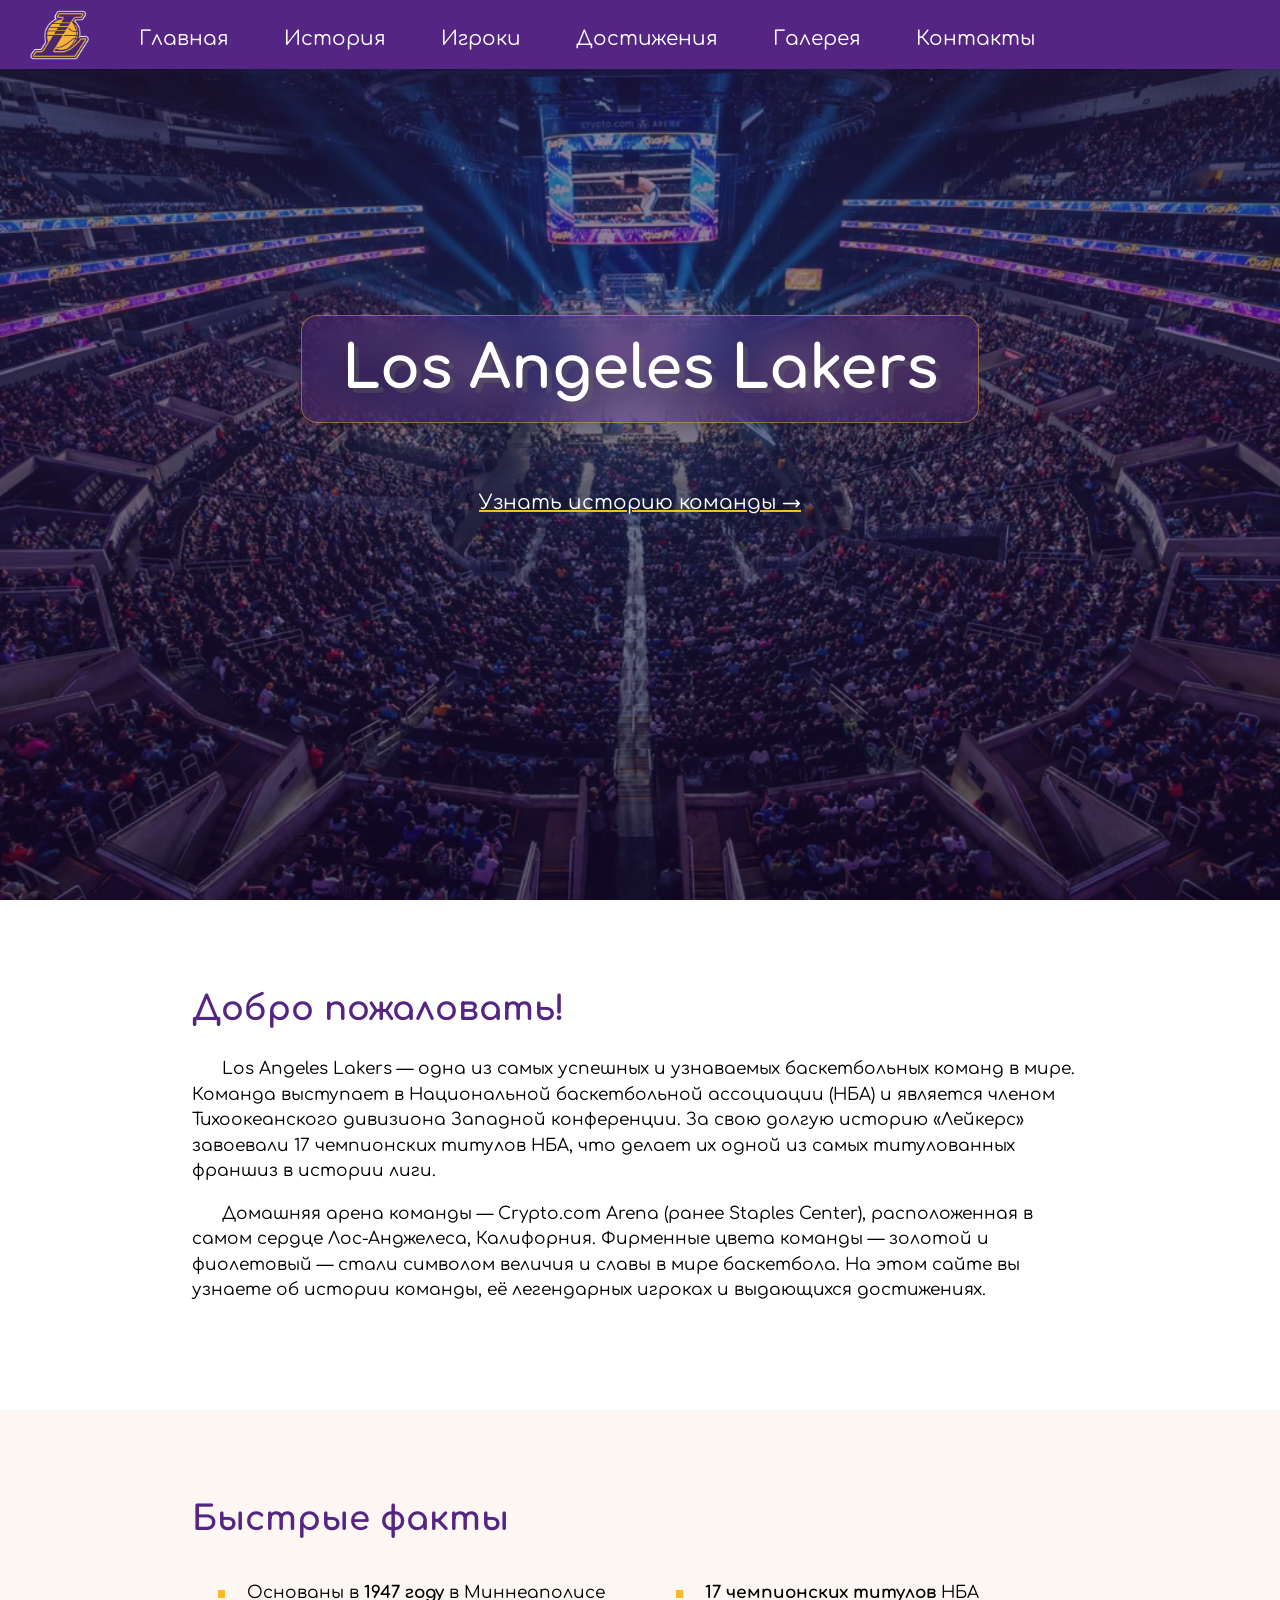
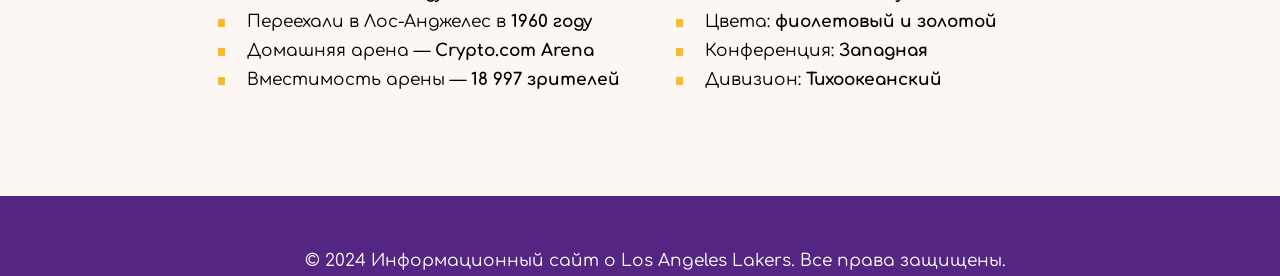
==== index.html @ 382aa378 "Add files via upload" ====
<!DOCTYPE html>
<html lang="ru">
<head>
    <meta charset="UTF-8">
    <meta name="viewport" content="width=device-width, initial-scale=1.0">
    <title>Los Angeles Lakers — Главная</title>
    <link rel="stylesheet" href="css/style.css">
</head>
<body>
    <header>
        <img src="img/logo.png" alt="Lakers Logo" class="logo">
        <span id="hamburger" onclick="toggleMenu()">☰</span>
        <navbar id="nav">
            <a href="index.html">Главная</a>
            <a href="pages/history.html">История</a>
            <a href="pages/players.html">Игроки</a>
            <a href="pages/achievements.html">Достижения</a>
            <a href="pages/gallery.html">Галерея</a>
            <a href="pages/contacts.html">Контакты</a>
        </navbar>
    </header>

    <main>
        <section id="index">
            <div class="index-info">
                <h1>Los Angeles Lakers</h1>
                <br><br>
                <a href="pages/history.html" class="link-index">Узнать историю команды →</a>
            </div>
        </section>

        <section>
            <h2>Добро пожаловать!</h2>
            <p>
                Los Angeles Lakers — одна из самых успешных и узнаваемых баскетбольных команд в мире.
                Команда выступает в Национальной баскетбольной ассоциации (НБА) и является членом
                Тихоокеанского дивизиона Западной конференции. За свою долгую историю «Лейкерс»
                завоевали 17 чемпионских титулов НБА, что делает их одной из самых титулованных
                франшиз в истории лиги.
            </p>
            <p>
                Домашняя арена команды — Crypto.com Arena (ранее Staples Center), расположенная
                в самом сердце Лос-Анджелеса, Калифорния. Фирменные цвета команды — золотой и
                фиолетовый — стали символом величия и славы в мире баскетбола. На этом сайте вы
                узнаете об истории команды, её легендарных игроках и выдающихся достижениях.
            </p>
        </section>

        <section style="background-color: #f3deca40;">
            <h2>Быстрые факты</h2>
            <div class="row">
                <div class="col-50">
                    <ul>
                        <li>Основаны в <strong>1947 году</strong> в Миннеаполисе</li>
                        <li>Переехали в Лос-Анджелес в <strong>1960 году</strong></li>
                        <li>Домашняя арена — <strong>Crypto.com Arena</strong></li>
                        <li>Вместимость арены — <strong>18 997 зрителей</strong></li>
                    </ul>
                </div>
                <div class="col-50">
                    <ul>
                        <li><strong>17 чемпионских титулов</strong> НБА</li>
                        <li>Цвета: <strong>фиолетовый и золотой</strong></li>
                        <li>Конференция: <strong>Западная</strong></li>
                        <li>Дивизион: <strong>Тихоокеанский</strong></li>
                    </ul>
                </div>
            </div>
        </section>
    </main>

    <footer>
        <p>© 2024 Информационный сайт о Los Angeles Lakers. Все права защищены.</p>
    </footer>

    <script>
        function toggleMenu() {
            document.getElementById('nav').classList.toggle('mobile');
        }
    </script>
</body>
</html>
---- css/style.css ----
/* Подключение шрифта Comfortaa с Google Fonts */
@import url('https://fonts.googleapis.com/css2?family=Comfortaa:wght@300..700&display=swap');

/* Применяем box-sizing ко всем элементам.
   Это нужно, чтобы padding и border не увеличивали реальную ширину блока */
* {
    box-sizing: border-box;
}

/* Основные настройки страницы */
body {
    margin: 0; /* убираем стандартные отступы браузера */
    font-family: "Comfortaa", sans-serif; /* основной шрифт */
    font-size: 17px; /* базовый размер текста */
}

/* Основная область сайта */
main {
    min-height: 100vh; /* минимальная высота — весь экран */
    font-optical-sizing: auto; /* автоматическая настройка шрифта */
    font-style: normal;
}

/* Верхняя панель сайта */
header {
    background: #552583; /* фиолетовый фон */
    position: fixed; /* шапка закреплена сверху */
    width: 100%; /* на всю ширину */
    top: 0; /* приклеиваем к верхнему краю */
    padding: 10px 15px 5px 15px; /* внутренние отступы */
    z-index: 1000; /* чтобы шапка была поверх остальных блоков */
}

/* Отступы и отображение ссылок в меню */
navbar a {
    margin-left: 30px; /* отступ слева между ссылками */
    margin-bottom: 10px;
    display: inline-block; /* ссылки в одну линию */
    overflow: auto;
}

/* Основной стиль ссылок навигации */
navbar a {
    color: white; /* белый цвет текста */
    text-decoration: none; /* убираем подчеркивание */
    margin-right: 20px; /* отступ справа */
    font-size: 20px; /* размер текста меню */
}

/* Эффект при наведении на ссылки меню */
navbar a:hover {
    color: #FDB927; /* золотой цвет */
    text-decoration: underline 1px; /* тонкое подчеркивание */
}

/* Нижняя часть сайта */
footer {
    min-height: 80px; /* минимальная высота футера */
    background: #552583; /* тот же фиолетовый цвет */
    text-align: center; /* текст по центру */
    color: rgb(255, 255, 255); /* белый текст */
    padding-top: 35px; /* отступ сверху внутри футера */
}

/* Стиль абзацев */
p {
    line-height: 150%; /* межстрочный интервал */
    text-indent: 30px; /* красная строка */
}

/* Стиль элементов списка */
li {
    margin-top: 10px; /* расстояние между пунктами */
    padding-left: 15px; /* отступ текста от маркера */
    list-style-image: linear-gradient(#FDB927, #FDB927); /* цвет маркера */
}

/* Общие настройки для всех заголовков */
h1,
h2,
h3,
h4,
h5,
h6 {
    margin-top: 0; /* убираем верхний отступ */
    font-family: "Comfortaa", sans-serif;
}

/* Главный заголовок */
h1 {
    font-size: 270%; /* крупный размер */
    text-shadow: 5px 5px #63636360; /* тень текста */
    color: #552583; /* фиолетовый цвет */
}

/* Подзаголовок второго уровня */
h2 {
    font-size: 200%;
    color: #552583;
}

/* Заголовок третьего уровня */
h3 {
    color: #552583;
}

/* Отступы внутри секций */
section {
    padding: 90px 15%; /* сверху/снизу 90px, по бокам 15% */
}

/* Логотип в шапке */
.logo {
    height: 50px; /* фиксированная высота */
}

/* Главная стартовая секция */
#index {
    background: linear-gradient(#2a1a4686, #1a0a3588), url('../img/index.jpg');
    /* затемнённый фон + фоновая картинка */
    background-size: cover; /* картинка растягивается на весь блок */
    background-position: center; /* картинка по центру */
    min-height: 100vh; /* секция на весь экран */
}

/* Блок с текстом на главной странице */
.index-info {
    margin-top: 25vh; /* опускаем блок ниже */
    text-align: center; /* текст по центру */
}

/* Главный заголовок внутри стартового экрана */
.index-info h1 {
    font-size: 350%;
    color: rgb(255, 255, 255); /* белый цвет текста */
    backdrop-filter: blur(15px); /* размытие фона под блоком */
    background: rgba(85, 37, 131, 0.35); /* полупрозрачный фон */
    display: inline-block; /* блок по размеру текста */
    padding: 20px 40px; /* внутренние отступы */
    border-radius: 16px; /* скругление углов */
    border: 1px solid rgba(253, 185, 39, 0.45); /* золотая рамка */
    box-shadow: 0 8px 32px rgba(0, 0, 0, 0.15); /* тень */
}

/* Ссылка-кнопка на главной */
.link-index {
    color: rgb(255, 255, 255);
    text-decoration: underline #FDB927 2px; /* золотое подчеркивание */
    font-size: 20px;
}

/* Эффект наведения на ссылку на главной */
.link-index:hover {
    color: #FDB927;
}

/* Универсальный класс выравнивания текста по центру */
.centered {
    text-align: center;
}

/* Видео/iframe-блок */
.vframe {
    width: 100%; /* на всю ширину */
    height: 30vw; /* высота зависит от ширины окна */
    border: 2px solid #FDB927; /* золотая рамка */
    border-radius: 5px;
    box-shadow: rgba(0, 0, 0, 0.25) 0px 14px 28px,
                rgba(0, 0, 0, 0.22) 0px 10px 10px; /* тень */
}

/* Блок с игроком/локацией */
.loc {
    overflow: auto; /* чтобы текст обтекал картинку корректно */
    border-bottom: 2px #552583 dashed; /* нижняя пунктирная линия */
    margin-bottom: 15px; /* расстояние между блоками */
    padding-bottom: 10px;
}

/* Картинка внутри блока игрока */
.loc img {
    height: 16vh; /* высота картинки */
    width: 16vh; /* ширина картинки */
    object-fit: cover; /* обрезка без искажения */
    border-radius: 50%; /* круглая форма */
    float: left; /* картинка слева, текст справа */
    margin-right: 15px;
    margin-bottom: 15px;
    border: 3px solid #FDB927; /* золотая рамка */
}

/* Карта на странице контактов */
.harta {
    width: 100%;
    height: 40vh;
    border: 4px solid #FDB927;
    border-radius: 5px;
}

/* Контейнер для колонок */
.row {
    display: flex; /* располагаем элементы в ряд */
    flex-wrap: wrap; /* если не помещаются — переносятся */
    gap: 20px; /* расстояние между колонками */
}

/* Колонка шириной 50% */
.col-50 {
    width: calc(50% - 10px); /* две колонки рядом с учётом gap */
    padding: 0;
}

/* Блок с контактами и блок формы */
.contacte, .cform {
    border: 2px solid #FDB927; /* рамка */
    border-radius: 5px;
    background-color: #FDB92720; /* светлый полупрозрачный фон */
    padding: 10px 5%; /* внутренние отступы */
    min-height: 360px; /* минимальная высота */
    height: auto; /* высота подстраивается под содержимое */
    margin-bottom: 15px;
}

/* Поля ввода и текстовое поле формы */
.cform input,
.cform textarea {
    width: 100%; /* на всю ширину формы */
    font-size: 15px;
    font-family: inherit; /* наследуем шрифт сайта */
    margin-bottom: 10px; /* расстояние между полями */
    padding: 4px 6px; /* внутренние отступы */
    border: 1px solid #552583; /* фиолетовая рамка */
    border-radius: 3px;
}

/* Картинки в галерее */
.gallery-img {
    width: 100%;
    height: 250px;
    object-fit: cover; /* фото не искажается */
    border-radius: 8px;
    border: 3px solid #FDB927;
    box-shadow: rgba(0, 0, 0, 0.15) 0px 5px 15px;
}

/* Обычные ссылки на сайте */
a {
    color: #552583;
}

/* Цвет ссылок при наведении */
a:hover {
    color: #FDB927;
}

/* Иконка бургер-меню для мобильной версии */
#hamburger {
    color: #FDB927;
    font-size: 28px;
    position: absolute;
    right: 22px; /* справа в шапке */
    top: 24px; /* отступ сверху */
    cursor: pointer; /* курсор-рука */
    display: none; /* по умолчанию скрыта */
}

/* Адаптация сайта под маленькие экраны */
@media (max-width: 800px) {
    /* Уменьшаем общий размер текста */
    body {
        font-size: 16px;
    }

    /* Уменьшаем боковые отступы секций */
    section {
        padding: 90px 10px;
    }

    /* Уменьшаем заголовок на главной */
    .index-info h1 {
        font-size: 250%;
    }

    /* Делаем видео выше на маленьком экране */
    .vframe {
        height: 55vw;
    }

    /* Все колонки становятся на всю ширину */
    [class^="col-"] {
        width: 100% !important;
    }

    /* Обычные ссылки меню скрываем */
    navbar a {
        display: none;
    }

    /* Когда меню открыто через JS, ссылки показываются столбиком */
    navbar.mobile a {
        display: block;
        text-align: center;
        margin-top: 12px;
    }

    /* Сам блок меню */
    navbar {
        display: block;
    }

    /* Показываем бургер-иконку */
    #hamburger {
        display: block;
    }

    /* Уменьшаем высоту картинок галереи */
    .gallery-img {
        height: 200px;
        margin-bottom: 10px;
    }

    /* На маленьком экране высота блоков подстраивается автоматически */
    .contacte,
    .cform {
        height: auto;
    }
}
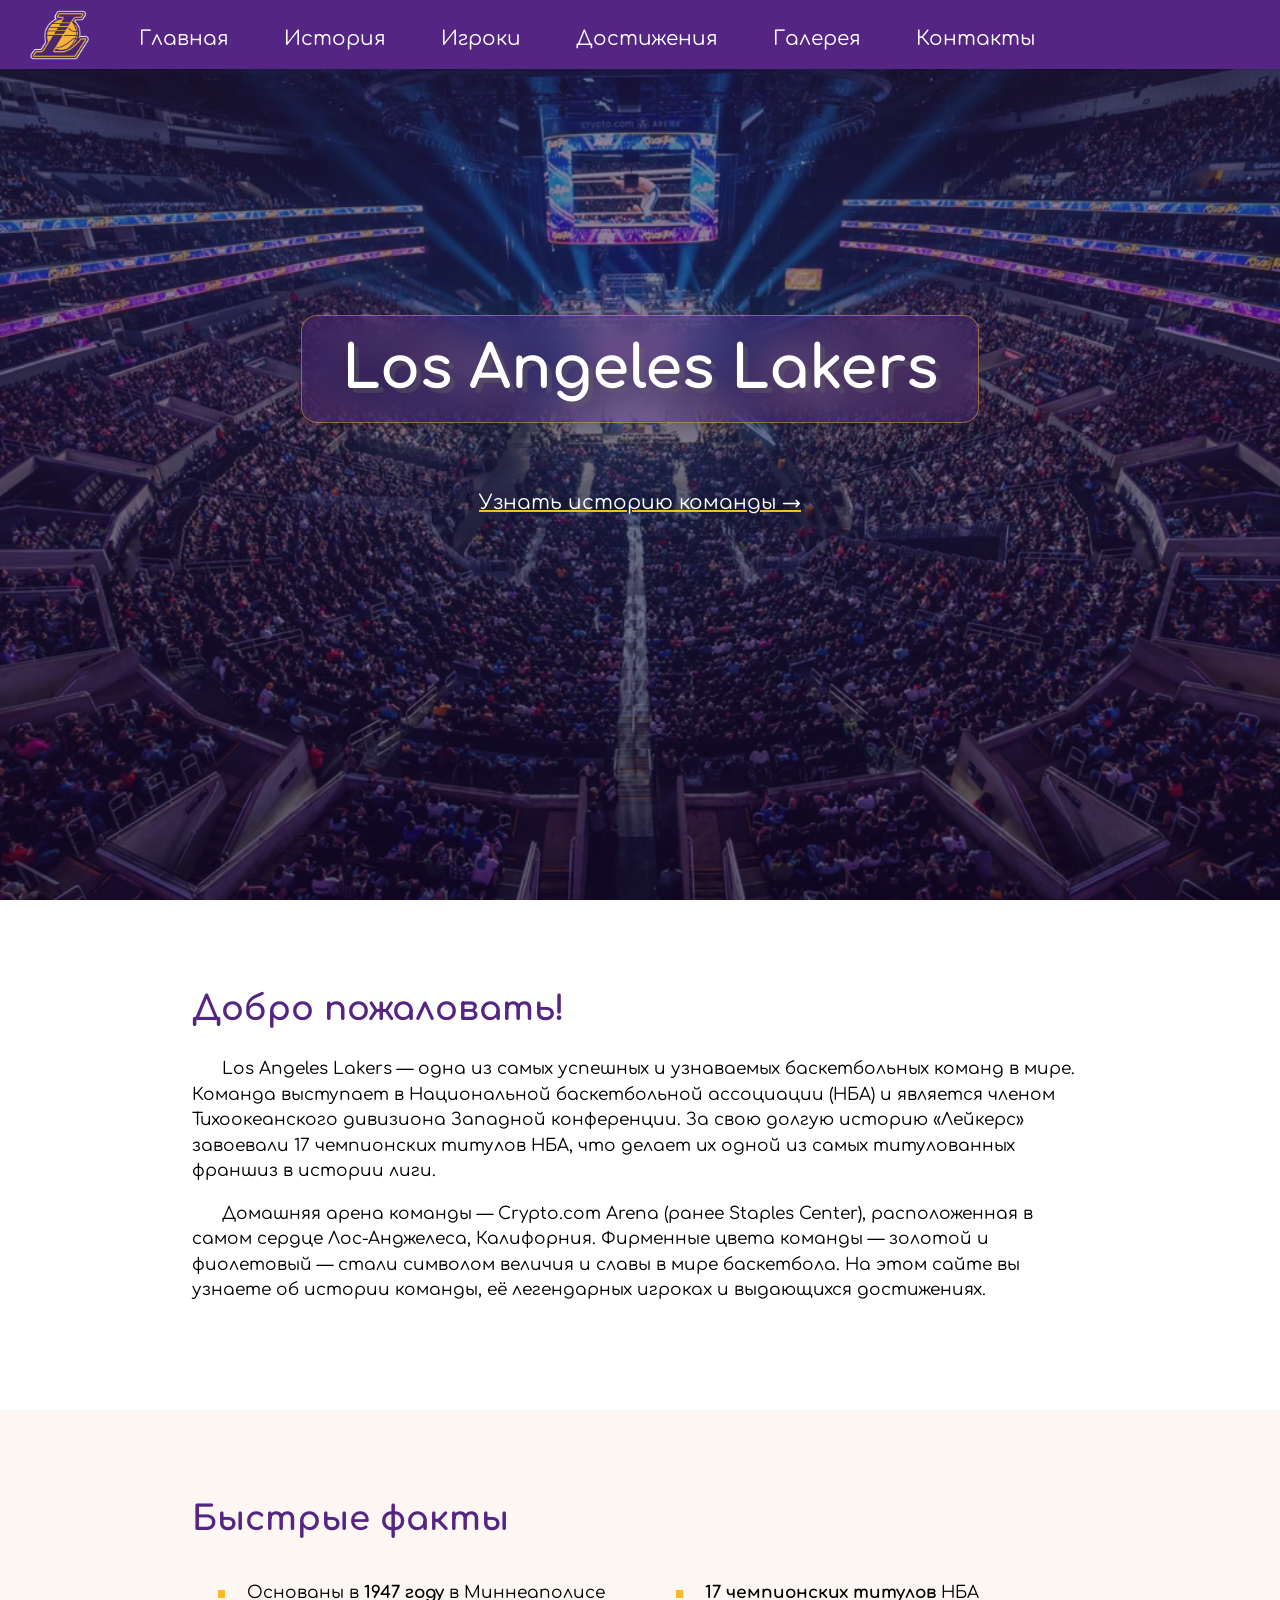
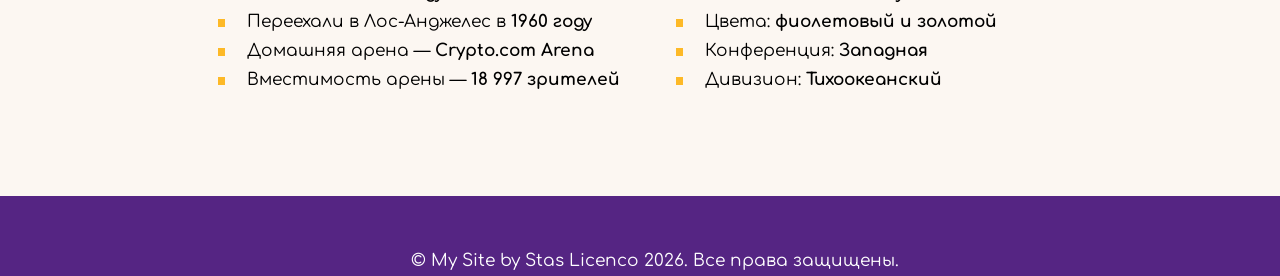
==== commit d1186360: "Update index.html" ====
--- a/index.html
+++ b/index.html
@@ -70,7 +70,7 @@
     </main>
 
     <footer>
-        <p>© 2024 Информационный сайт о Los Angeles Lakers. Все права защищены.</p>
+        <p>© My Site by Stas Licenco 2026. Все права защищены.</p>
     </footer>
 
     <script>
@@ -79,4 +79,4 @@
         }
     </script>
 </body>
-</html>+</html>
